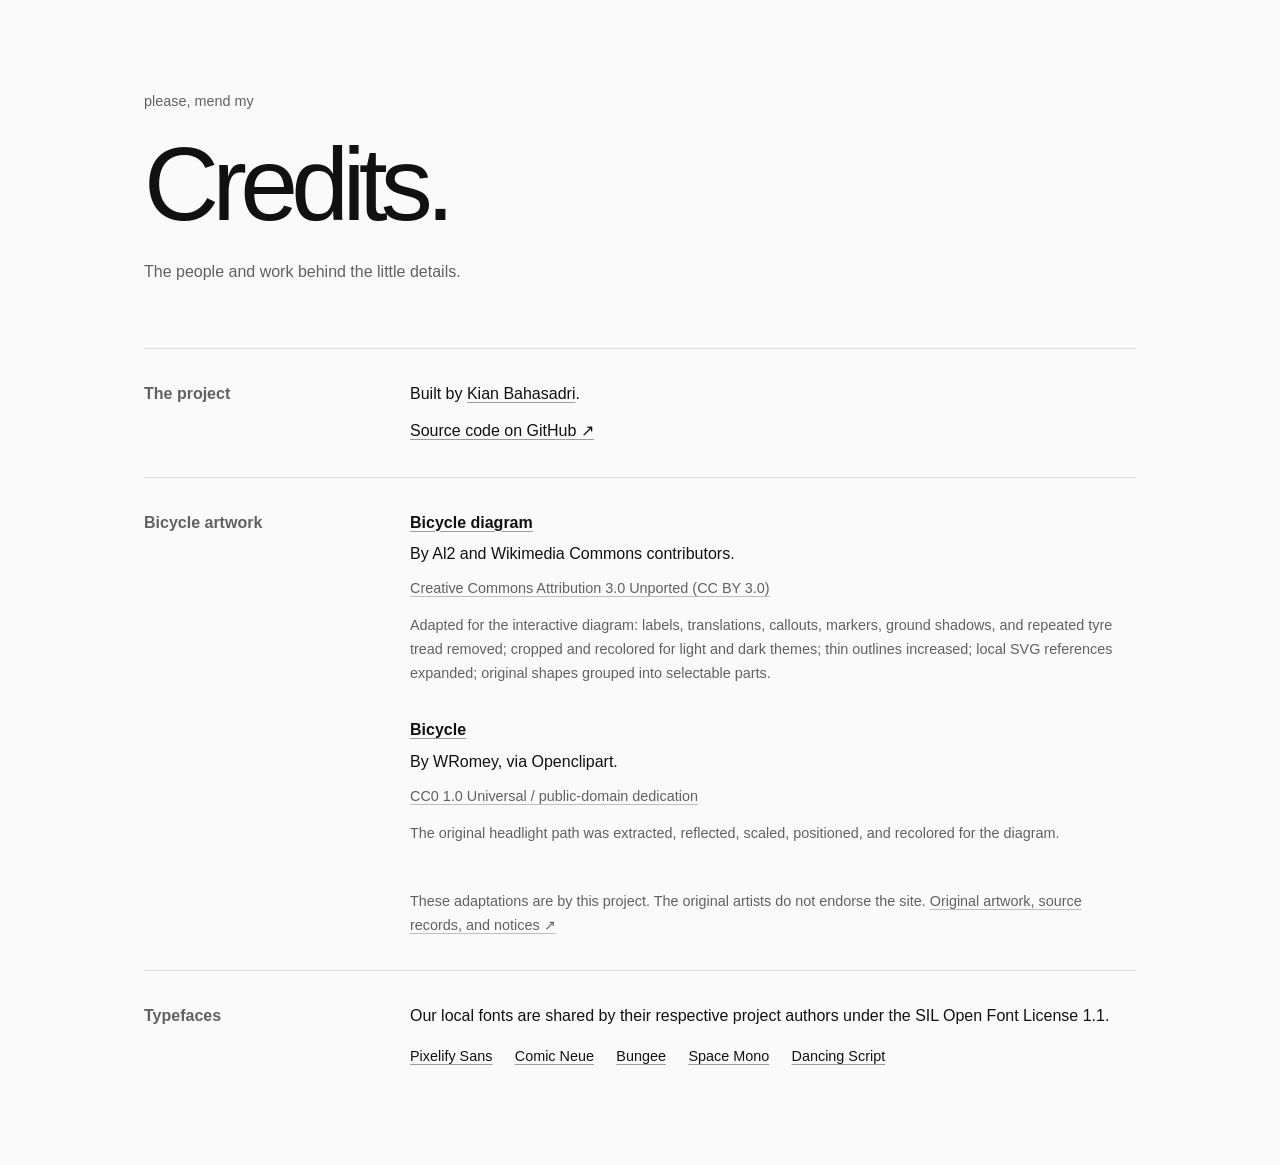
==== credits.html @ b4aad6f5 "Move artwork attribution to an unlinked credits page" ====
<!doctype html>
<html lang="en">
  <head>
    <meta charset="utf-8">
    <meta name="viewport" content="width=device-width, initial-scale=1">
    <meta name="color-scheme" content="dark light">
    <meta name="robots" content="noindex">
    <meta name="theme-color" content="#030303" media="(prefers-color-scheme: dark)">
    <meta name="theme-color" content="#fafafa" media="(prefers-color-scheme: light)">
    <title>Credits — please, mend my</title>
    <link rel="icon" href="data:,">
    <link rel="stylesheet" href="/assets/credits.css">
  </head>
  <body>
    <main>
      <header>
        <p class="eyebrow">please, mend my</p>
        <h1>Credits.</h1>
        <p class="intro">The people and work behind the little details.</p>
      </header>

      <section aria-labelledby="project-heading">
        <h2 id="project-heading">The project</h2>
        <div>
          <p>Built by <a href="https://github.com/KianBahasadri" target="_blank" rel="noopener noreferrer">Kian Bahasadri</a>.</p>
          <p><a href="https://github.com/KianBahasadri/please-mend-my" target="_blank" rel="noopener noreferrer">Source code on GitHub <span aria-hidden="true">↗</span></a></p>
        </div>
      </section>

      <section aria-labelledby="artwork-heading">
        <h2 id="artwork-heading">Bicycle artwork</h2>
        <div class="entries">
          <article>
            <h3><a href="https://commons.wikimedia.org/wiki/File:Bicycle_diagram.svg" target="_blank" rel="noopener noreferrer">Bicycle diagram</a></h3>
            <p>By Al2 and Wikimedia Commons contributors.</p>
            <p class="license"><a href="https://creativecommons.org/licenses/by/3.0/" target="_blank" rel="noopener noreferrer">Creative Commons Attribution 3.0 Unported (CC BY 3.0)</a></p>
            <p class="detail">Adapted for the interactive diagram: labels, translations, callouts, markers, ground shadows, and repeated tyre tread removed; cropped and recolored for light and dark themes; thin outlines increased; local SVG references expanded; original shapes grouped into selectable parts.</p>
          </article>
          <article>
            <h3><a href="https://openclipart.org/detail/3891/bicycle" target="_blank" rel="noopener noreferrer">Bicycle</a></h3>
            <p>By WRomey, via Openclipart.</p>
            <p class="license"><a href="https://creativecommons.org/publicdomain/zero/1.0/" target="_blank" rel="noopener noreferrer">CC0 1.0 Universal / public-domain dedication</a></p>
            <p class="detail">The original headlight path was extracted, reflected, scaled, positioned, and recolored for the diagram.</p>
          </article>
          <p class="detail">These adaptations are by this project. The original artists do not endorse the site. <a href="https://github.com/KianBahasadri/please-mend-my/tree/main/docs/references/bicycle" target="_blank" rel="noopener noreferrer">Original artwork, source records, and notices <span aria-hidden="true">↗</span></a></p>
        </div>
      </section>

      <section aria-labelledby="type-heading">
        <h2 id="type-heading">Typefaces</h2>
        <div>
          <p>Our local fonts are shared by their respective project authors under the SIL Open Font License 1.1.</p>
          <ul class="font-list">
            <li><a href="/assets/fonts/pixelify-sans-OFL.txt">Pixelify Sans</a></li>
            <li><a href="/assets/fonts/comic-neue-OFL.txt">Comic Neue</a></li>
            <li><a href="/assets/fonts/bungee-OFL.txt">Bungee</a></li>
            <li><a href="/assets/fonts/space-mono-OFL.txt">Space Mono</a></li>
            <li><a href="/assets/fonts/dancing-script-OFL.txt">Dancing Script</a></li>
          </ul>
        </div>
      </section>
    </main>
  </body>
</html>
---- assets/credits.css ----
:root {
  color-scheme: dark light;
  --paper: #030303;
  --ink: #fafafa;
  --muted: #9b9b9b;
  --rule: #292929;
  font-family: -apple-system, BlinkMacSystemFont, "Segoe UI", sans-serif;
}

@media (prefers-color-scheme: light) {
  :root {
    --paper: #fafafa;
    --ink: #111;
    --muted: #616161;
    --rule: #dedede;
  }
}

* { box-sizing: border-box; }

body {
  margin: 0;
  background: var(--paper);
  color: var(--ink);
  font-size: 1rem;
  line-height: 1.65;
  -webkit-font-smoothing: antialiased;
}

main {
  width: min(100% - 3rem, 62rem);
  margin: 0 auto;
  padding: clamp(3.5rem, 10vh, 8rem) 0 4rem;
}

header { margin-bottom: clamp(3rem, 7vh, 5rem); }

.eyebrow {
  margin: 0 0 1rem;
  color: var(--muted);
  font-size: 0.9rem;
}

h1 {
  margin: 0;
  font-size: clamp(3.5rem, 10vw, 6.5rem);
  font-weight: 500;
  line-height: 1.05;
  letter-spacing: -0.065em;
}

.intro { margin-top: 1.25rem; color: var(--muted); }

section {
  display: grid;
  grid-template-columns: minmax(8rem, 1fr) minmax(0, 3fr);
  gap: 1.5rem;
  padding: 2rem 0;
  border-top: 1px solid var(--rule);
}

h2, h3 { margin: 0; font-size: 1rem; font-weight: 600; }
h2 { color: var(--muted); }
p { margin: 0 0 0.65rem; }
p:last-child { margin-bottom: 0; }
.entries { display: grid; gap: 2rem; }
article h3 { margin-bottom: 0.3rem; }
.license, .detail { font-size: 0.9rem; color: var(--muted); }
.detail { margin-top: 0.8rem; }

a {
  color: inherit;
  text-decoration-thickness: 1px;
  text-underline-offset: 0.2em;
  text-decoration-color: color-mix(in srgb, currentColor 40%, transparent);
  overflow-wrap: anywhere;
}

a:hover { text-decoration-color: currentColor; }
a:focus-visible { outline: 2px solid var(--ink); outline-offset: 5px; border-radius: 1px; }

.font-list {
  display: flex;
  flex-wrap: wrap;
  gap: 0.4rem 1.4rem;
  padding: 0;
  margin: 1rem 0 0;
  list-style: none;
  font-size: 0.9rem;
}

@media (max-width: 600px) {
  section { grid-template-columns: minmax(0, 1fr); gap: 0.8rem; }
}
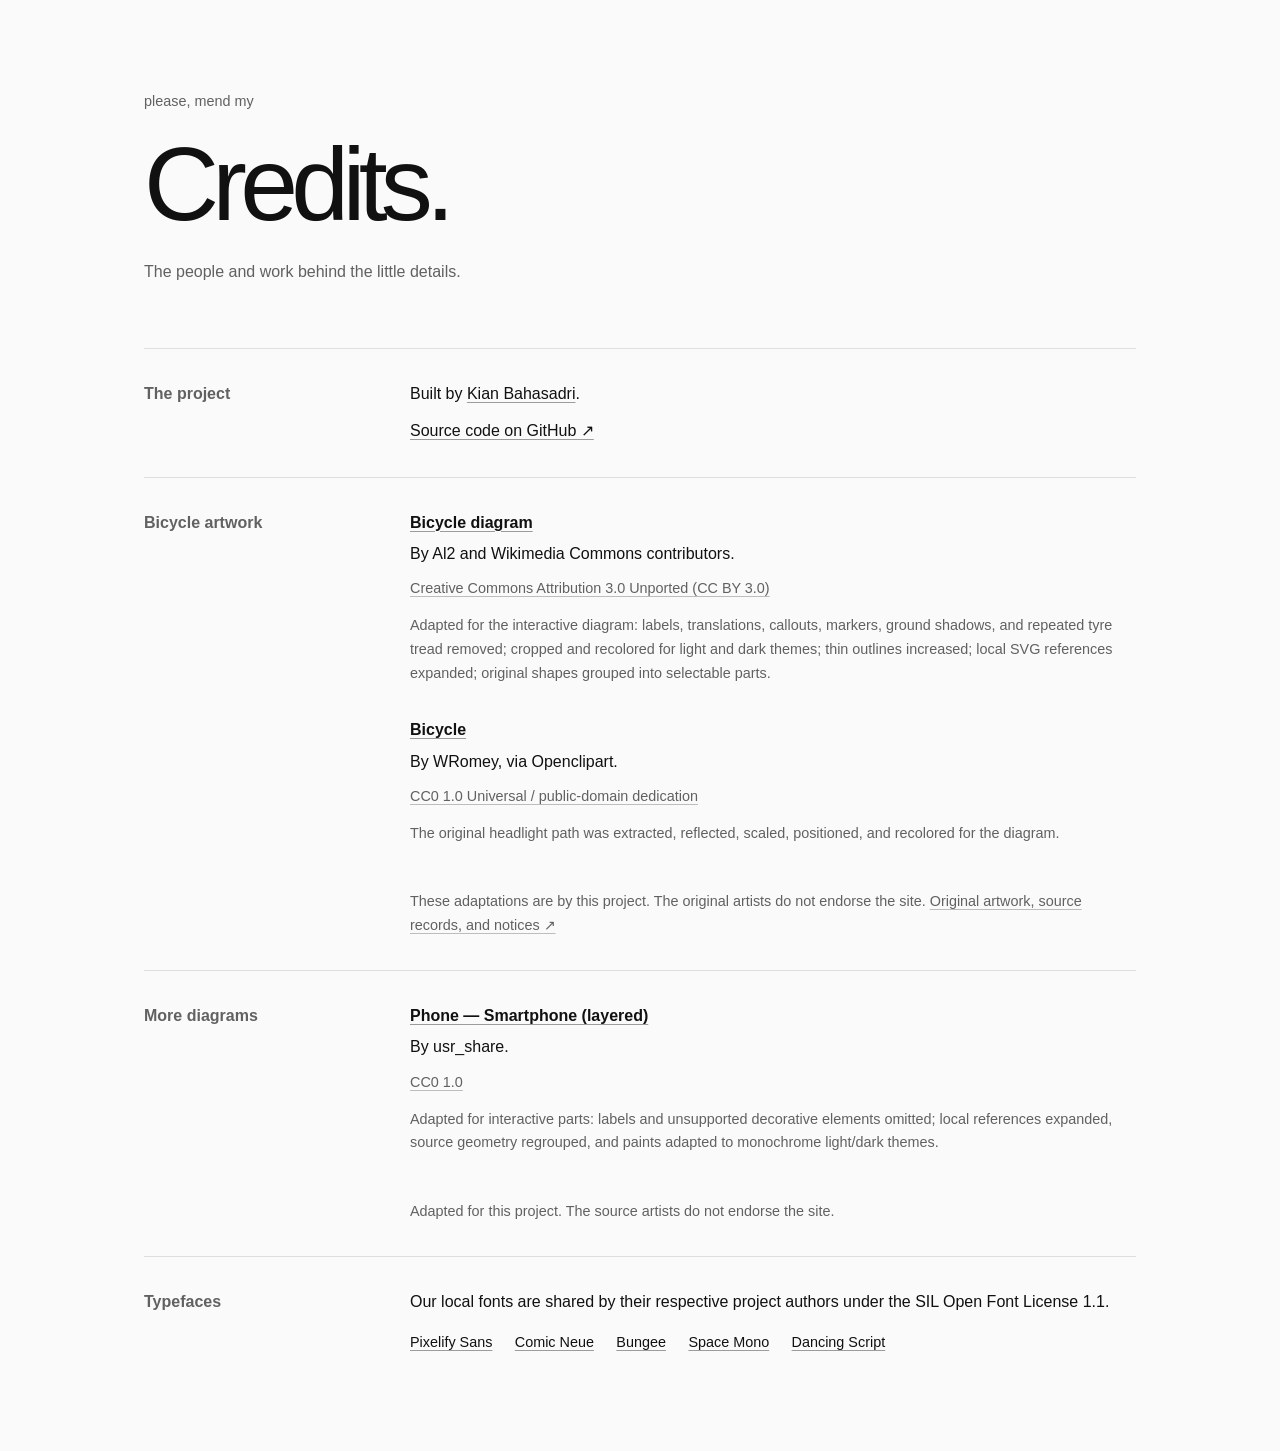
==== commit 21b753dd: "Publish the reviewed eight-subject diagram pilot and repeatable pipeline" ====
--- a/credits.html
+++ b/credits.html
@@ -46,6 +46,21 @@
         </div>
       </section>
 
+      <!-- diagram-pilot-credits:start -->
+      <section aria-labelledby="diagram-heading">
+        <h2 id="diagram-heading">More diagrams</h2>
+        <div class="entries">
+          <article>
+            <h3><a href="https://openclipart.org/detail/216525/smartphone-layered" target="_blank" rel="noopener noreferrer">Phone — Smartphone (layered)</a></h3>
+            <p>By usr_share.</p>
+            <p class="license"><a href="https://creativecommons.org/publicdomain/zero/1.0/" target="_blank" rel="noopener noreferrer">CC0 1.0</a></p>
+            <p class="detail">Adapted for interactive parts: labels and unsupported decorative elements omitted; local references expanded, source geometry regrouped, and paints adapted to monochrome light/dark themes.</p>
+          </article>
+          <p class="detail">Adapted for this project. The source artists do not endorse the site.</p>
+        </div>
+      </section>
+      <!-- diagram-pilot-credits:end -->
+
       <section aria-labelledby="type-heading">
         <h2 id="type-heading">Typefaces</h2>
         <div>
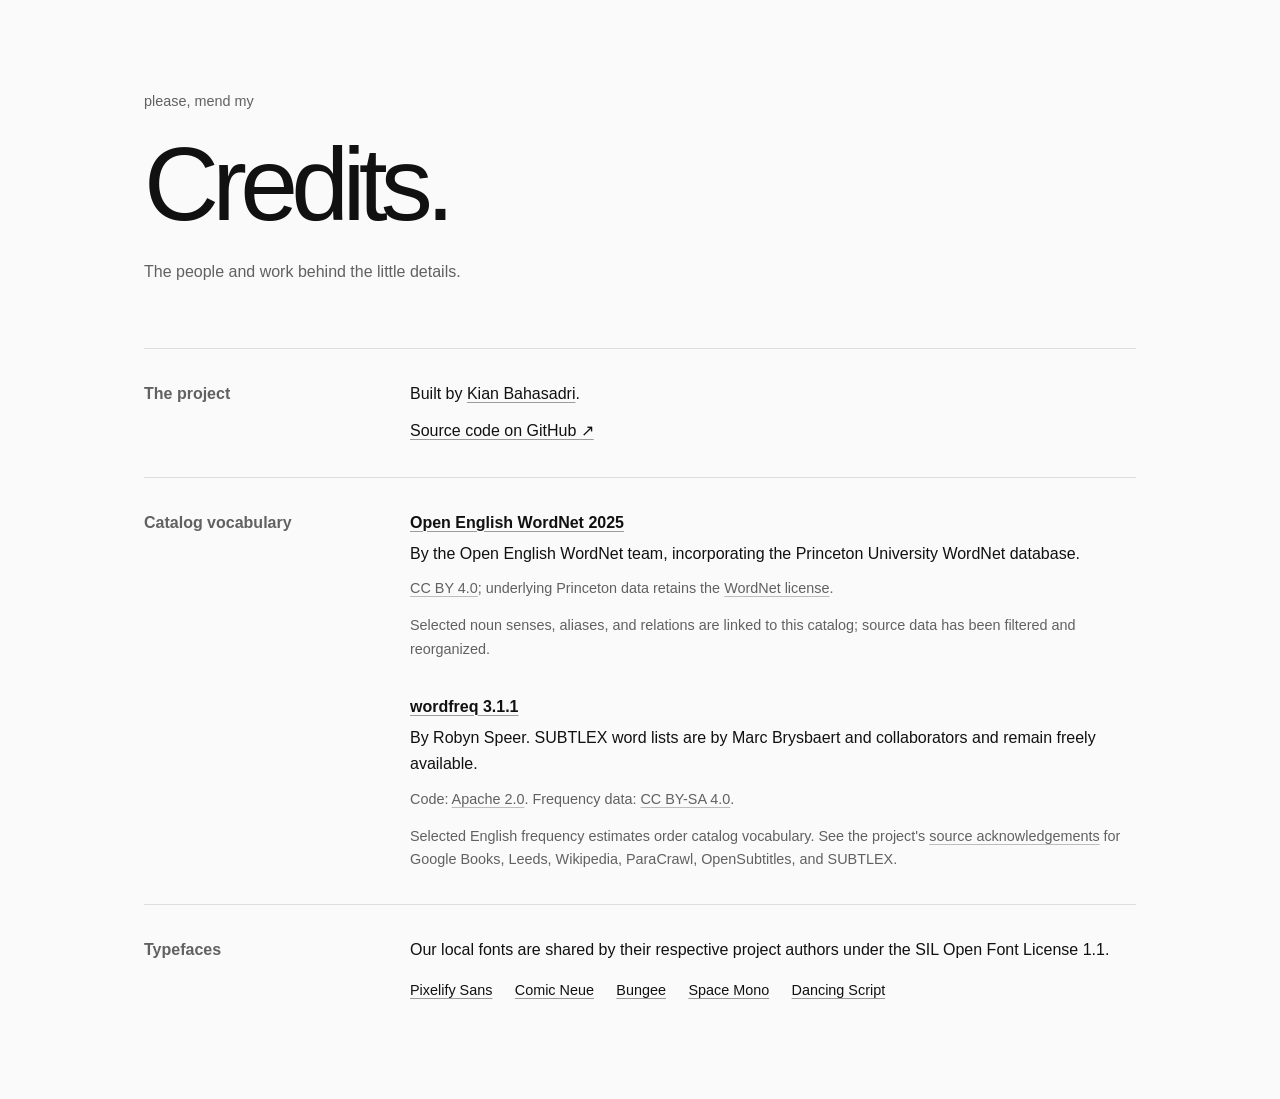
==== commit 6fc3cba3: "Build noun-backed catalog releases and data-driven specifiers" ====
--- a/credits.html
+++ b/credits.html
@@ -27,39 +27,26 @@
         </div>
       </section>
 
-      <section aria-labelledby="artwork-heading">
-        <h2 id="artwork-heading">Bicycle artwork</h2>
+      <!-- diagram-pilot-credits:start -->
+      <!-- diagram-pilot-credits:end -->
+
+      <section aria-labelledby="lexical-heading">
+        <h2 id="lexical-heading">Catalog vocabulary</h2>
         <div class="entries">
           <article>
-            <h3><a href="https://commons.wikimedia.org/wiki/File:Bicycle_diagram.svg" target="_blank" rel="noopener noreferrer">Bicycle diagram</a></h3>
-            <p>By Al2 and Wikimedia Commons contributors.</p>
-            <p class="license"><a href="https://creativecommons.org/licenses/by/3.0/" target="_blank" rel="noopener noreferrer">Creative Commons Attribution 3.0 Unported (CC BY 3.0)</a></p>
-            <p class="detail">Adapted for the interactive diagram: labels, translations, callouts, markers, ground shadows, and repeated tyre tread removed; cropped and recolored for light and dark themes; thin outlines increased; local SVG references expanded; original shapes grouped into selectable parts.</p>
+            <h3><a href="https://github.com/globalwordnet/english-wordnet" target="_blank" rel="noopener noreferrer">Open English WordNet 2025</a></h3>
+            <p>By the Open English WordNet team, incorporating the Princeton University WordNet database.</p>
+            <p class="license"><a href="https://creativecommons.org/licenses/by/4.0/" target="_blank" rel="noopener noreferrer">CC BY 4.0</a>; underlying Princeton data retains the <a href="https://wordnet.princeton.edu/license-and-commercial-use" target="_blank" rel="noopener noreferrer">WordNet license</a>.</p>
+            <p class="detail">Selected noun senses, aliases, and relations are linked to this catalog; source data has been filtered and reorganized.</p>
           </article>
           <article>
-            <h3><a href="https://openclipart.org/detail/3891/bicycle" target="_blank" rel="noopener noreferrer">Bicycle</a></h3>
-            <p>By WRomey, via Openclipart.</p>
-            <p class="license"><a href="https://creativecommons.org/publicdomain/zero/1.0/" target="_blank" rel="noopener noreferrer">CC0 1.0 Universal / public-domain dedication</a></p>
-            <p class="detail">The original headlight path was extracted, reflected, scaled, positioned, and recolored for the diagram.</p>
+            <h3><a href="https://github.com/rspeer/wordfreq" target="_blank" rel="noopener noreferrer">wordfreq 3.1.1</a></h3>
+            <p>By Robyn Speer. SUBTLEX word lists are by Marc Brysbaert and collaborators and remain freely available.</p>
+            <p class="license">Code: <a href="https://www.apache.org/licenses/LICENSE-2.0" target="_blank" rel="noopener noreferrer">Apache 2.0</a>. Frequency data: <a href="https://creativecommons.org/licenses/by-sa/4.0/" target="_blank" rel="noopener noreferrer">CC BY-SA 4.0</a>.</p>
+            <p class="detail">Selected English frequency estimates order catalog vocabulary. See the project's <a href="https://github.com/rspeer/wordfreq/blob/master/NOTICE.md" target="_blank" rel="noopener noreferrer">source acknowledgements</a> for Google Books, Leeds, Wikipedia, ParaCrawl, OpenSubtitles, and SUBTLEX.</p>
           </article>
-          <p class="detail">These adaptations are by this project. The original artists do not endorse the site. <a href="https://github.com/KianBahasadri/please-mend-my/tree/main/docs/references/bicycle" target="_blank" rel="noopener noreferrer">Original artwork, source records, and notices <span aria-hidden="true">↗</span></a></p>
         </div>
       </section>
-
-      <!-- diagram-pilot-credits:start -->
-      <section aria-labelledby="diagram-heading">
-        <h2 id="diagram-heading">More diagrams</h2>
-        <div class="entries">
-          <article>
-            <h3><a href="https://openclipart.org/detail/216525/smartphone-layered" target="_blank" rel="noopener noreferrer">Phone — Smartphone (layered)</a></h3>
-            <p>By usr_share.</p>
-            <p class="license"><a href="https://creativecommons.org/publicdomain/zero/1.0/" target="_blank" rel="noopener noreferrer">CC0 1.0</a></p>
-            <p class="detail">Adapted for interactive parts: labels and unsupported decorative elements omitted; local references expanded, source geometry regrouped, and paints adapted to monochrome light/dark themes.</p>
-          </article>
-          <p class="detail">Adapted for this project. The source artists do not endorse the site.</p>
-        </div>
-      </section>
-      <!-- diagram-pilot-credits:end -->
 
       <section aria-labelledby="type-heading">
         <h2 id="type-heading">Typefaces</h2>
